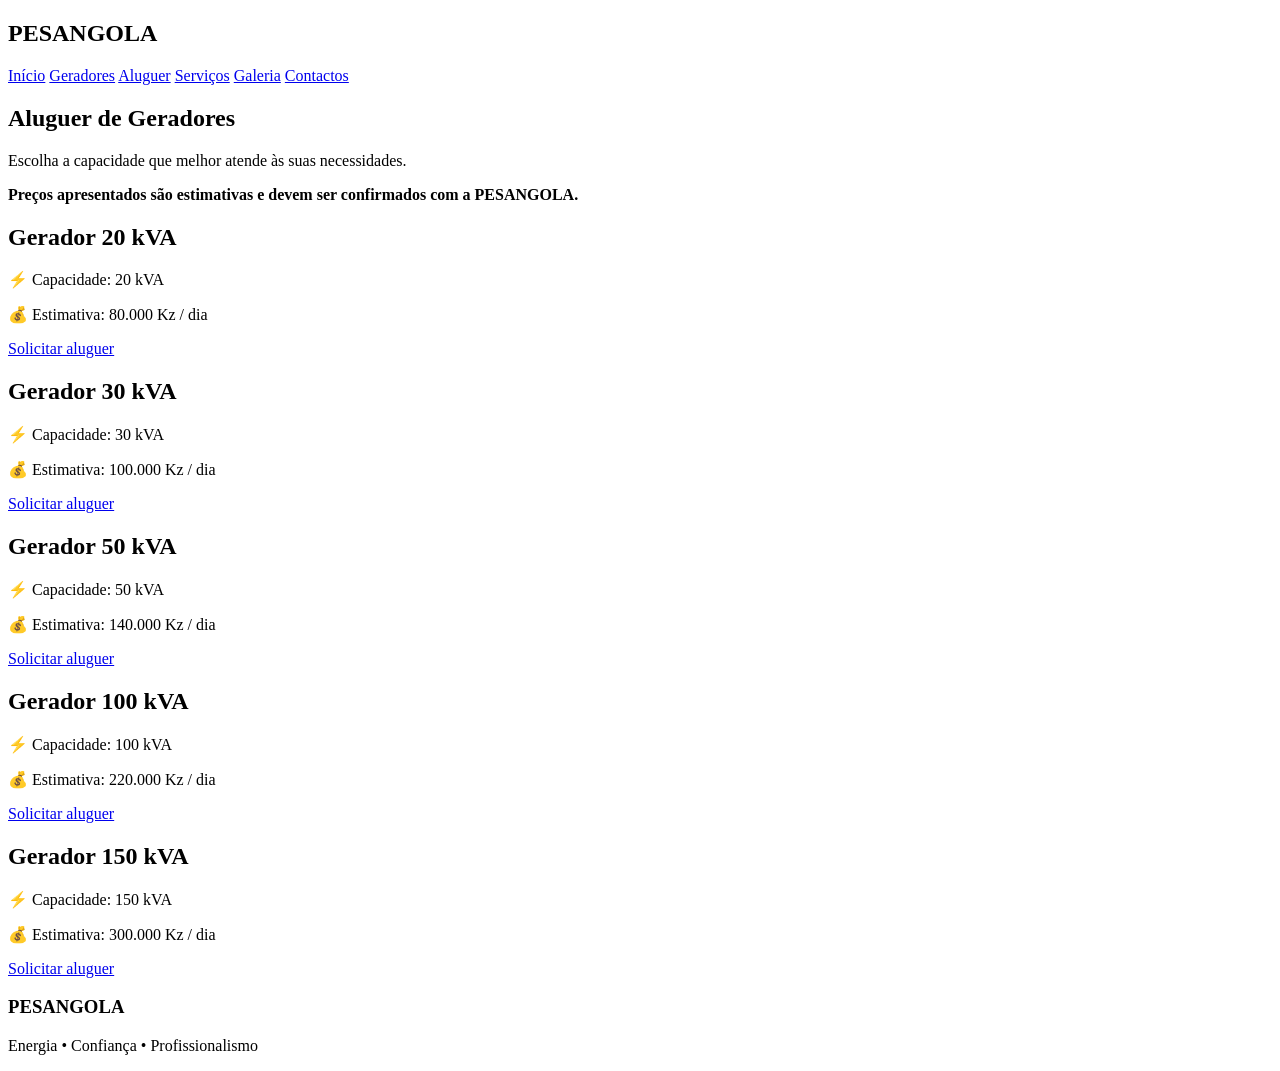
==== aluguer.html @ 51bab800 "Create aluguer.html" ====
<!DOCTYPE html>
<html lang="pt">
<head>
  <meta charset="UTF-8">
  <meta name="viewport" content="width=device-width, initial-scale=1.0">
  <title>Aluguer de Geradores | PESANGOLA</title>
</head>

<body>

  <header>
    <h2>PESANGOLA</h2>

    <nav>
      <a href="index.html">Início</a>
      <a href="geradores.html">Geradores</a>
      <a href="aluguer.html">Aluguer</a>
      <a href="servicos.html">Serviços</a>
      <a href="galeria.html">Galeria</a>
      <a href="contactos.html">Contactos</a>
    </nav>
  </header>

  <main>

    <section>
      <h1>Aluguer de Geradores</h1>

      <p>
        Escolha a capacidade que melhor atende às suas necessidades.
      </p>

      <p>
        <strong>Preços apresentados são estimativas e devem ser confirmados com a PESANGOLA.</strong>
      </p>
    </section>

    <section>

      <div>
        <h2>Gerador 20 kVA</h2>
        <p>⚡ Capacidade: 20 kVA</p>
        <p>💰 Estimativa: 80.000 Kz / dia</p>
        <a href="contactos.html">Solicitar aluguer</a>
      </div>

      <div>
        <h2>Gerador 30 kVA</h2>
        <p>⚡ Capacidade: 30 kVA</p>
        <p>💰 Estimativa: 100.000 Kz / dia</p>
        <a href="contactos.html">Solicitar aluguer</a>
      </div>

      <div>
        <h2>Gerador 50 kVA</h2>
        <p>⚡ Capacidade: 50 kVA</p>
        <p>💰 Estimativa: 140.000 Kz / dia</p>
        <a href="contactos.html">Solicitar aluguer</a>
      </div>

      <div>
        <h2>Gerador 100 kVA</h2>
        <p>⚡ Capacidade: 100 kVA</p>
        <p>💰 Estimativa: 220.000 Kz / dia</p>
        <a href="contactos.html">Solicitar aluguer</a>
      </div>

      <div>
        <h2>Gerador 150 kVA</h2>
        <p>⚡ Capacidade: 150 kVA</p>
        <p>💰 Estimativa: 300.000 Kz / dia</p>
        <a href="contactos.html">Solicitar aluguer</a>
      </div>

    </section>

  </main>

  <footer>
    <h3>PESANGOLA</h3>
    <p>Energia • Confiança • Profissionalismo</p>
  </footer>

</body>
</html>
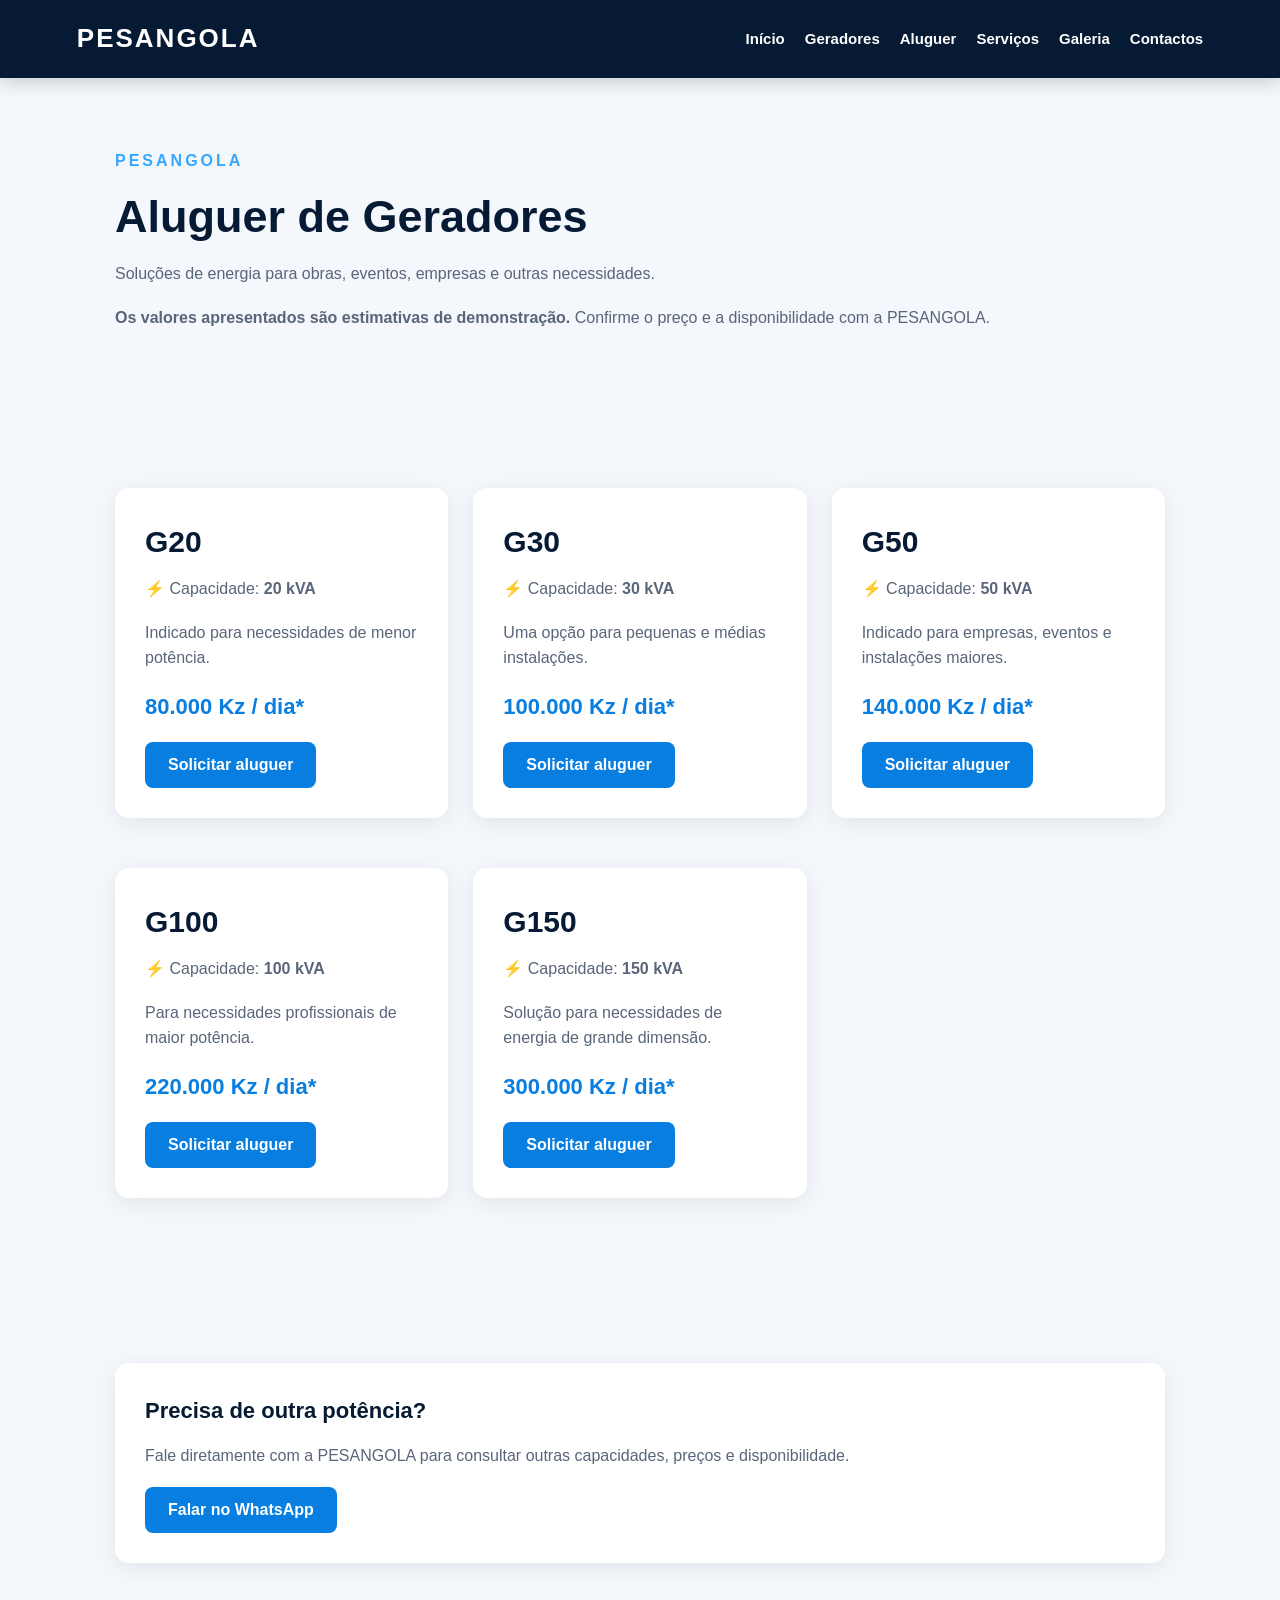
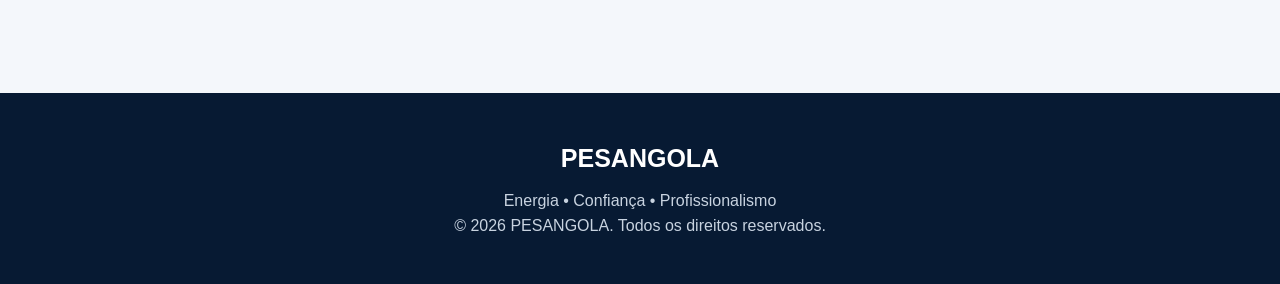
==== commit 85fe6610: "Update aluguer.html" ====
--- a/aluguer.html
+++ b/aluguer.html
@@ -4,82 +4,144 @@
   <meta charset="UTF-8">
   <meta name="viewport" content="width=device-width, initial-scale=1.0">
   <title>Aluguer de Geradores | PESANGOLA</title>
+  <link rel="stylesheet" href="style.css">
 </head>
 
 <body>
 
-  <header>
-    <h2>PESANGOLA</h2>
+<header>
+  <h2>PESANGOLA</h2>
 
-    <nav>
-      <a href="index.html">Início</a>
-      <a href="geradores.html">Geradores</a>
-      <a href="aluguer.html">Aluguer</a>
-      <a href="servicos.html">Serviços</a>
-      <a href="galeria.html">Galeria</a>
-      <a href="contactos.html">Contactos</a>
-    </nav>
-  </header>
+  <nav>
+    <a href="index.html">Início</a>
+    <a href="geradores.html">Geradores</a>
+    <a href="aluguer.html">Aluguer</a>
+    <a href="servicos.html">Serviços</a>
+    <a href="galeria.html">Galeria</a>
+    <a href="contactos.html">Contactos</a>
+  </nav>
+</header>
 
-  <main>
+<main>
 
-    <section>
-      <h1>Aluguer de Geradores</h1>
+<section>
 
-      <p>
-        Escolha a capacidade que melhor atende às suas necessidades.
-      </p>
+  <p class="destaque">PESANGOLA</p>
 
-      <p>
-        <strong>Preços apresentados são estimativas e devem ser confirmados com a PESANGOLA.</strong>
-      </p>
-    </section>
+  <h1>Aluguer de Geradores</h1>
 
-    <section>
+  <p>
+    Soluções de energia para obras, eventos, empresas
+    e outras necessidades.
+  </p>
 
-      <div>
-        <h2>Gerador 20 kVA</h2>
-        <p>⚡ Capacidade: 20 kVA</p>
-        <p>💰 Estimativa: 80.000 Kz / dia</p>
-        <a href="contactos.html">Solicitar aluguer</a>
-      </div>
+  <p>
+    <strong>Os valores apresentados são estimativas de demonstração.</strong>
+    Confirme o preço e a disponibilidade com a PESANGOLA.
+  </p>
 
-      <div>
-        <h2>Gerador 30 kVA</h2>
-        <p>⚡ Capacidade: 30 kVA</p>
-        <p>💰 Estimativa: 100.000 Kz / dia</p>
-        <a href="contactos.html">Solicitar aluguer</a>
-      </div>
+</section>
 
-      <div>
-        <h2>Gerador 50 kVA</h2>
-        <p>⚡ Capacidade: 50 kVA</p>
-        <p>💰 Estimativa: 140.000 Kz / dia</p>
-        <a href="contactos.html">Solicitar aluguer</a>
-      </div>
 
-      <div>
-        <h2>Gerador 100 kVA</h2>
-        <p>⚡ Capacidade: 100 kVA</p>
-        <p>💰 Estimativa: 220.000 Kz / dia</p>
-        <a href="contactos.html">Solicitar aluguer</a>
-      </div>
+<section>
 
-      <div>
-        <h2>Gerador 150 kVA</h2>
-        <p>⚡ Capacidade: 150 kVA</p>
-        <p>💰 Estimativa: 300.000 Kz / dia</p>
-        <a href="contactos.html">Solicitar aluguer</a>
-      </div>
+  <div class="categorias">
 
-    </section>
+    <div class="gerador">
+      <h2>G20</h2>
+      <p>⚡ Capacidade: <strong>20 kVA</strong></p>
+      <p>Indicado para necessidades de menor potência.</p>
+      <p class="preco">80.000 Kz / dia*</p>
 
-  </main>
+      <a href="https://wa.me/244935516051?text=Olá%20PESANGOLA!%20Tenho%20interesse%20no%20aluguer%20do%20gerador%20G20%20de%2020%20kVA.">
+        <button>Solicitar aluguer</button>
+      </a>
+    </div>
 
-  <footer>
-    <h3>PESANGOLA</h3>
-    <p>Energia • Confiança • Profissionalismo</p>
-  </footer>
+
+    <div class="gerador">
+      <h2>G30</h2>
+      <p>⚡ Capacidade: <strong>30 kVA</strong></p>
+      <p>Uma opção para pequenas e médias instalações.</p>
+      <p class="preco">100.000 Kz / dia*</p>
+
+      <a href="https://wa.me/244935516051?text=Olá%20PESANGOLA!%20Tenho%20interesse%20no%20aluguer%20do%20gerador%20G30%20de%2030%20kVA.">
+        <button>Solicitar aluguer</button>
+      </a>
+    </div>
+
+
+    <div class="gerador">
+      <h2>G50</h2>
+      <p>⚡ Capacidade: <strong>50 kVA</strong></p>
+      <p>Indicado para empresas, eventos e instalações maiores.</p>
+      <p class="preco">140.000 Kz / dia*</p>
+
+      <a href="https://wa.me/244935516051?text=Olá%20PESANGOLA!%20Tenho%20interesse%20no%20aluguer%20do%20gerador%20G50%20de%2050%20kVA.">
+        <button>Solicitar aluguer</button>
+      </a>
+    </div>
+
+
+    <div class="gerador">
+      <h2>G100</h2>
+      <p>⚡ Capacidade: <strong>100 kVA</strong></p>
+      <p>Para necessidades profissionais de maior potência.</p>
+      <p class="preco">220.000 Kz / dia*</p>
+
+      <a href="https://wa.me/244935516051?text=Olá%20PESANGOLA!%20Tenho%20interesse%20no%20aluguer%20do%20gerador%20G100%20de%20100%20kVA.">
+        <button>Solicitar aluguer</button>
+      </a>
+    </div>
+
+
+    <div class="gerador">
+      <h2>G150</h2>
+      <p>⚡ Capacidade: <strong>150 kVA</strong></p>
+      <p>Solução para necessidades de energia de grande dimensão.</p>
+      <p class="preco">300.000 Kz / dia*</p>
+
+      <a href="https://wa.me/244935516051?text=Olá%20PESANGOLA!%20Tenho%20interesse%20no%20aluguer%20do%20gerador%20G150%20de%20150%20kVA.">
+        <button>Solicitar aluguer</button>
+      </a>
+    </div>
+
+  </div>
+
+</section>
+
+
+<section>
+
+  <div class="contacto">
+
+    <h2>Precisa de outra potência?</h2>
+
+    <p>
+      Fale diretamente com a PESANGOLA para consultar
+      outras capacidades, preços e disponibilidade.
+    </p>
+
+    <a href="https://wa.me/244935516051?text=Olá%20PESANGOLA!%20Gostaria%20de%20consultar%20geradores%20para%20aluguer.">
+      <button>Falar no WhatsApp</button>
+    </a>
+
+  </div>
+
+</section>
+
+</main>
+
+
+<footer>
+
+  <h3>PESANGOLA</h3>
+
+  <p>Energia • Confiança • Profissionalismo</p>
+
+  <p>© 2026 PESANGOLA. Todos os direitos reservados.</p>
+
+</footer>
 
 </body>
 </html>
--- a/style.css
+++ b/style.css
@@ -0,0 +1,334 @@
+* {
+  box-sizing: border-box;
+  margin: 0;
+  padding: 0;
+}
+
+html {
+  scroll-behavior: smooth;
+}
+
+body {
+  font-family: Arial, Helvetica, sans-serif;
+  background: #f4f7fb;
+  color: #172033;
+  line-height: 1.6;
+}
+
+/* =========================
+   CABEÇALHO
+========================= */
+
+header {
+  background: #071a33;
+  color: white;
+  padding: 18px 6%;
+  display: flex;
+  align-items: center;
+  justify-content: space-between;
+  gap: 25px;
+  position: sticky;
+  top: 0;
+  z-index: 1000;
+  box-shadow: 0 4px 18px rgba(0, 0, 0, 0.18);
+}
+
+header h2 {
+  color: white;
+  font-size: 26px;
+  letter-spacing: 2px;
+}
+
+nav {
+  display: flex;
+  gap: 20px;
+  flex-wrap: wrap;
+  justify-content: center;
+}
+
+nav a {
+  color: white;
+  text-decoration: none;
+  font-size: 15px;
+  font-weight: bold;
+  transition: 0.3s;
+}
+
+nav a:hover {
+  color: #35a7ff;
+}
+
+/* =========================
+   CONTEÚDO
+========================= */
+
+main {
+  min-height: 70vh;
+}
+
+section {
+  max-width: 1100px;
+  margin: auto;
+  padding: 70px 25px;
+}
+
+section h1 {
+  color: #071a33;
+  font-size: 45px;
+  line-height: 1.15;
+  margin-bottom: 18px;
+}
+
+section h2 {
+  color: #071a33;
+  font-size: 30px;
+  margin-bottom: 15px;
+}
+
+section h3 {
+  color: #071a33;
+  margin-bottom: 10px;
+}
+
+section p {
+  color: #596579;
+  margin-bottom: 18px;
+}
+
+/* =========================
+   PÁGINA INICIAL
+========================= */
+
+.hero {
+  max-width: none;
+  min-height: 620px;
+  padding: 100px 8%;
+  display: flex;
+  align-items: center;
+
+  background:
+    linear-gradient(
+      rgba(7, 26, 51, 0.88),
+      rgba(7, 26, 51, 0.88)
+    ),
+    url("https://images.unsplash.com/photo-1473341304170-971dccb5ac1e?auto=format&fit=crop&w=1600&q=80")
+    center / cover;
+
+  color: white;
+}
+
+.hero h1 {
+  max-width: 720px;
+  color: white;
+  font-size: 58px;
+  line-height: 1.1;
+}
+
+.hero p {
+  max-width: 650px;
+  color: #e5edf7;
+  font-size: 19px;
+}
+
+.destaque {
+  color: #35a7ff !important;
+  font-weight: bold;
+  letter-spacing: 3px;
+  text-transform: uppercase;
+}
+
+/* =========================
+   BOTÕES
+========================= */
+
+.botoes {
+  display: flex;
+  gap: 15px;
+  flex-wrap: wrap;
+  margin-top: 30px;
+}
+
+.botoes a,
+button {
+  display: inline-block;
+  background: #087ee1;
+  color: white;
+  text-decoration: none;
+  border: none;
+  border-radius: 8px;
+  padding: 14px 23px;
+  font-size: 16px;
+  font-weight: bold;
+  cursor: pointer;
+  transition: 0.3s;
+}
+
+.botoes a:hover,
+button:hover {
+  background: #0564b4;
+  transform: translateY(-2px);
+}
+
+/* =========================
+   CARTÕES
+========================= */
+
+.categorias {
+  display: grid;
+  grid-template-columns: repeat(3, 1fr);
+  gap: 25px;
+}
+
+.categoria,
+.servico,
+.gerador,
+.contacto {
+  background: white;
+  padding: 30px;
+  border-radius: 14px;
+  box-shadow: 0 5px 25px rgba(0, 0, 0, 0.08);
+  transition: 0.3s;
+}
+
+.categoria:hover,
+.servico:hover,
+.gerador:hover,
+.contacto:hover {
+  transform: translateY(-5px);
+}
+
+/* =========================
+   GERADORES
+========================= */
+
+.gerador {
+  margin-bottom: 25px;
+}
+
+.gerador h2 {
+  margin-bottom: 10px;
+}
+
+.preco {
+  color: #087ee1;
+  font-size: 22px;
+  font-weight: bold;
+}
+
+/* =========================
+   GALERIA
+========================= */
+
+.galeria {
+  display: grid;
+  grid-template-columns: repeat(3, 1fr);
+  gap: 20px;
+}
+
+.galeria img {
+  width: 100%;
+  height: 250px;
+  object-fit: cover;
+  border-radius: 14px;
+  display: block;
+  transition: 0.3s;
+}
+
+.galeria img:hover {
+  transform: scale(1.03);
+}
+
+/* =========================
+   CONTACTOS
+========================= */
+
+.contacto {
+  margin-bottom: 20px;
+}
+
+.contacto h2 {
+  font-size: 22px;
+}
+
+/* =========================
+   RODAPÉ
+========================= */
+
+footer {
+  background: #071a33;
+  color: white;
+  text-align: center;
+  padding: 45px 20px;
+  margin-top: 40px;
+}
+
+footer h3 {
+  color: white;
+  font-size: 25px;
+  margin-bottom: 10px;
+}
+
+footer p {
+  color: #c8d3e0;
+}
+
+/* =========================
+   TELEMÓVEL
+========================= */
+
+@media (max-width: 800px) {
+
+  header {
+    flex-direction: column;
+    padding: 18px 15px;
+  }
+
+  nav {
+    gap: 10px;
+  }
+
+  nav a {
+    font-size: 13px;
+  }
+
+  .hero {
+    min-height: 560px;
+    padding: 70px 25px;
+  }
+
+  .hero h1 {
+    font-size: 40px;
+  }
+
+  section {
+    padding: 55px 20px;
+  }
+
+  section h1 {
+    font-size: 36px;
+  }
+
+  section h2 {
+    font-size: 27px;
+  }
+
+  .categorias {
+    grid-template-columns: 1fr;
+  }
+
+  .galeria {
+    grid-template-columns: 1fr;
+  }
+
+  .galeria img {
+    height: 230px;
+  }
+
+  .botoes {
+    flex-direction: column;
+  }
+
+  .botoes a {
+    text-align: center;
+  }
+}
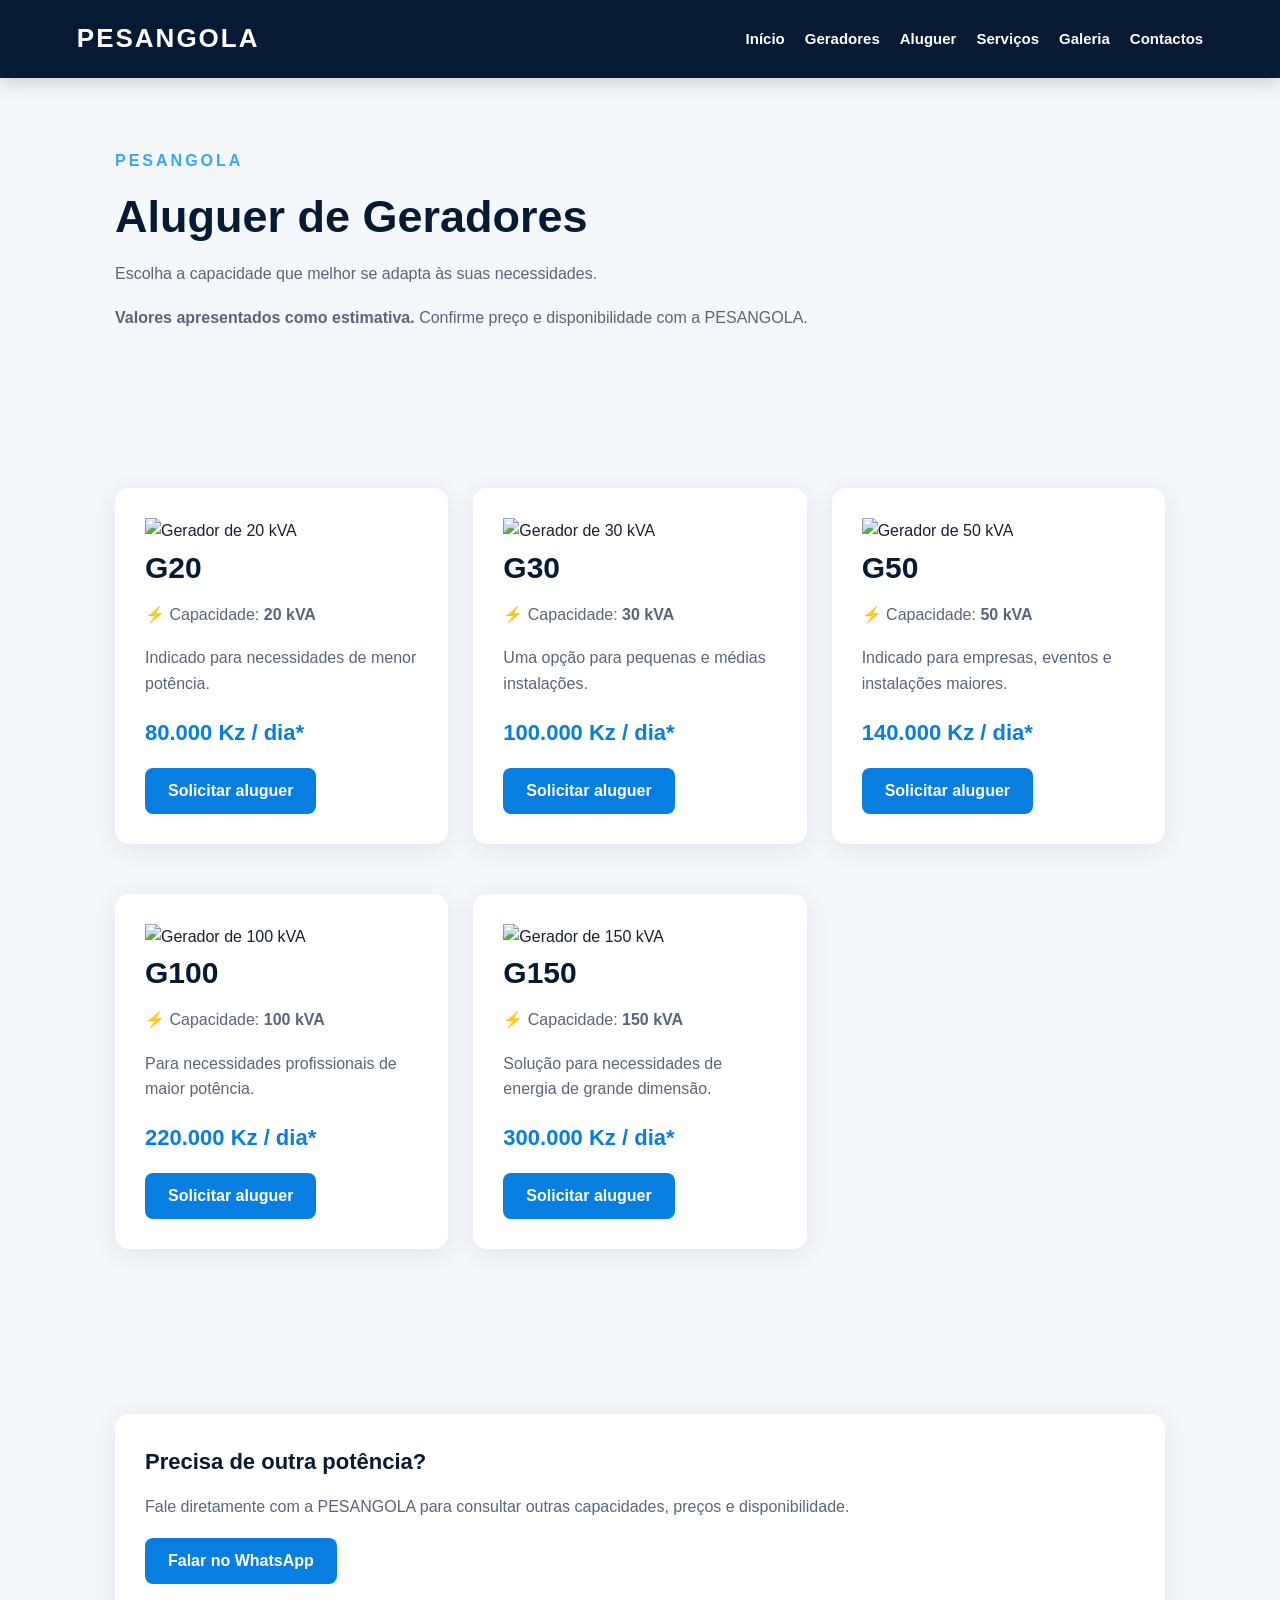
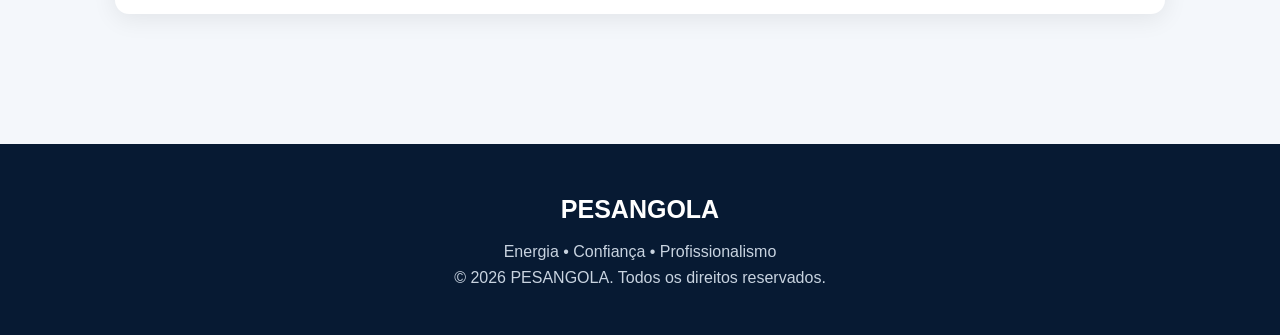
==== commit b0174ac2: "Update aluguer.html" ====
--- a/aluguer.html
+++ b/aluguer.html
@@ -25,21 +25,19 @@
 <main>
 
 <section>
-
   <p class="destaque">PESANGOLA</p>
 
   <h1>Aluguer de Geradores</h1>
 
   <p>
-    Soluções de energia para obras, eventos, empresas
-    e outras necessidades.
+    Escolha a capacidade que melhor se adapta
+    às suas necessidades.
   </p>
 
   <p>
-    <strong>Os valores apresentados são estimativas de demonstração.</strong>
-    Confirme o preço e a disponibilidade com a PESANGOLA.
+    <strong>Valores apresentados como estimativa.</strong>
+    Confirme preço e disponibilidade com a PESANGOLA.
   </p>
-
 </section>
 
 
@@ -48,62 +46,107 @@
   <div class="categorias">
 
     <div class="gerador">
+
+      <img src="gerador20.jpeg" alt="Gerador de 20 kVA">
+
       <h2>G20</h2>
+
       <p>⚡ Capacidade: <strong>20 kVA</strong></p>
-      <p>Indicado para necessidades de menor potência.</p>
+
+      <p>
+        Indicado para necessidades de menor potência.
+      </p>
+
       <p class="preco">80.000 Kz / dia*</p>
 
       <a href="https://wa.me/244935516051?text=Olá%20PESANGOLA!%20Tenho%20interesse%20no%20aluguer%20do%20gerador%20G20%20de%2020%20kVA.">
         <button>Solicitar aluguer</button>
       </a>
+
     </div>
 
 
     <div class="gerador">
+
+      <img src="gerador30.jpeg" alt="Gerador de 30 kVA">
+
       <h2>G30</h2>
+
       <p>⚡ Capacidade: <strong>30 kVA</strong></p>
-      <p>Uma opção para pequenas e médias instalações.</p>
+
+      <p>
+        Uma opção para pequenas e médias instalações.
+      </p>
+
       <p class="preco">100.000 Kz / dia*</p>
 
       <a href="https://wa.me/244935516051?text=Olá%20PESANGOLA!%20Tenho%20interesse%20no%20aluguer%20do%20gerador%20G30%20de%2030%20kVA.">
         <button>Solicitar aluguer</button>
       </a>
+
     </div>
 
 
     <div class="gerador">
+
+      <img src="gerador50.jpeg" alt="Gerador de 50 kVA">
+
       <h2>G50</h2>
+
       <p>⚡ Capacidade: <strong>50 kVA</strong></p>
-      <p>Indicado para empresas, eventos e instalações maiores.</p>
+
+      <p>
+        Indicado para empresas, eventos e instalações maiores.
+      </p>
+
       <p class="preco">140.000 Kz / dia*</p>
 
       <a href="https://wa.me/244935516051?text=Olá%20PESANGOLA!%20Tenho%20interesse%20no%20aluguer%20do%20gerador%20G50%20de%2050%20kVA.">
         <button>Solicitar aluguer</button>
       </a>
+
     </div>
 
 
     <div class="gerador">
+
+      <img src="gerador100.jpeg" alt="Gerador de 100 kVA">
+
       <h2>G100</h2>
+
       <p>⚡ Capacidade: <strong>100 kVA</strong></p>
-      <p>Para necessidades profissionais de maior potência.</p>
+
+      <p>
+        Para necessidades profissionais de maior potência.
+      </p>
+
       <p class="preco">220.000 Kz / dia*</p>
 
       <a href="https://wa.me/244935516051?text=Olá%20PESANGOLA!%20Tenho%20interesse%20no%20aluguer%20do%20gerador%20G100%20de%20100%20kVA.">
         <button>Solicitar aluguer</button>
       </a>
+
     </div>
 
 
     <div class="gerador">
+
+      <img src="gerador150.jpeg" alt="Gerador de 150 kVA">
+
       <h2>G150</h2>
+
       <p>⚡ Capacidade: <strong>150 kVA</strong></p>
-      <p>Solução para necessidades de energia de grande dimensão.</p>
+
+      <p>
+        Solução para necessidades de energia de grande dimensão.
+      </p>
+
       <p class="preco">300.000 Kz / dia*</p>
 
       <a href="https://wa.me/244935516051?text=Olá%20PESANGOLA!%20Tenho%20interesse%20no%20aluguer%20do%20gerador%20G150%20de%20150%20kVA.">
         <button>Solicitar aluguer</button>
       </a>
+
     </div>
 
   </div>
